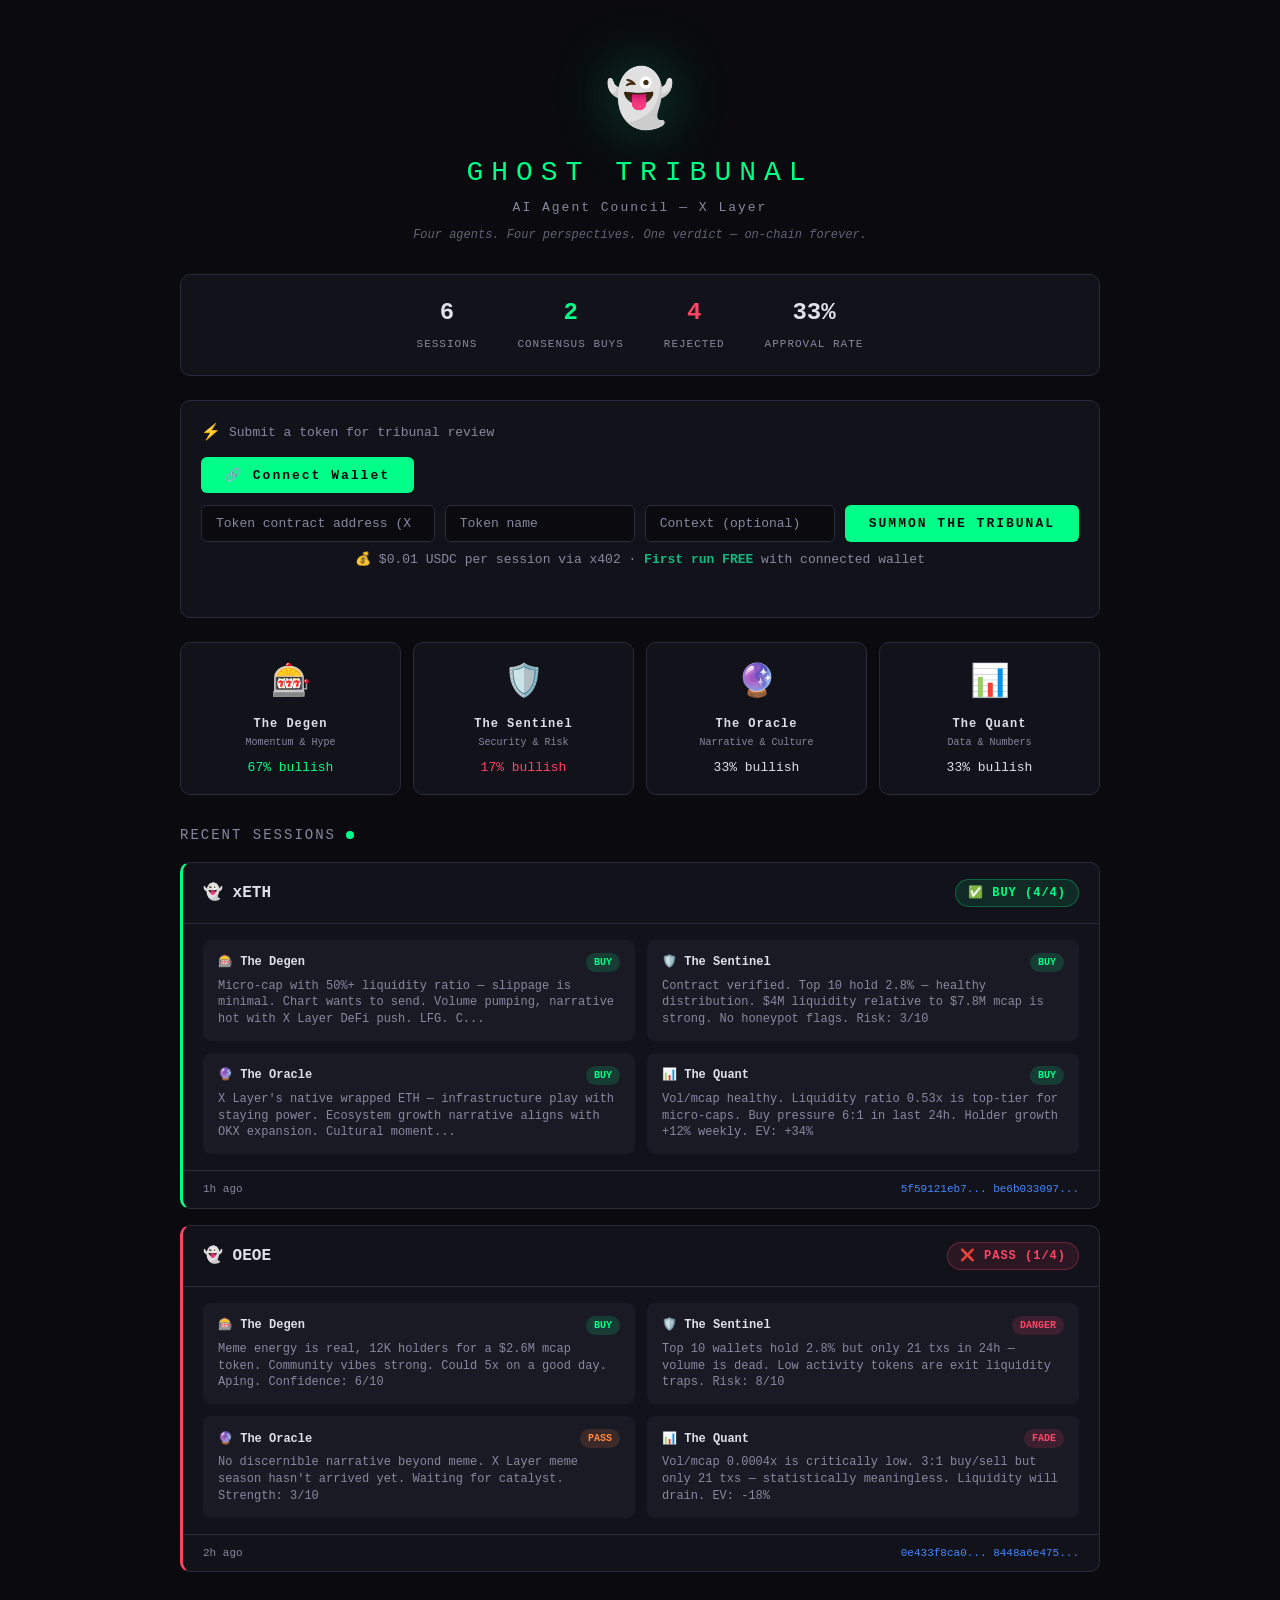
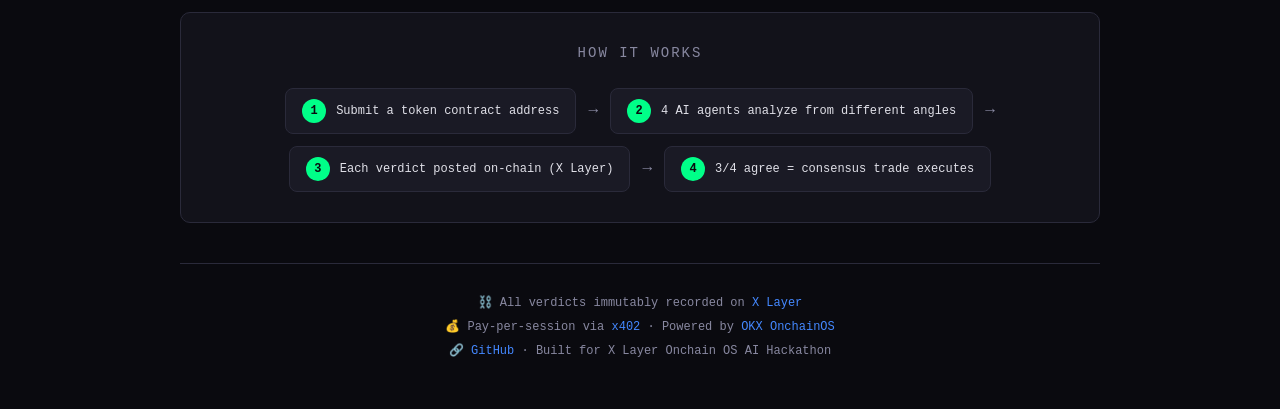
==== docs/index.html @ 6b85c6e4 "add GitHub Pages dashboard with demo data" ====
<!DOCTYPE html>
<html lang="en">
<head>
  <meta charset="UTF-8">
  <meta name="viewport" content="width=device-width, initial-scale=1.0">
  <title>Ghost Tribunal — AI Agent Council on X Layer</title>
  <meta name="description" content="Four AI agents debate, vote, and trade narratives on-chain. Every verdict is permanent.">
  <link rel="stylesheet" href="static/style.css">
  <link rel="icon" href="data:image/svg+xml,<svg xmlns=%22http://www.w3.org/2000/svg%22 viewBox=%220 0 100 100%22><text y=%22.9em%22 font-size=%2290%22>👻</text></svg>">
</head>
<body>
  <div class="container">
    <header>
      <div class="logo">👻</div>
      <h1>GHOST TRIBUNAL</h1>
      <p class="subtitle">AI Agent Council — X Layer</p>
      <p class="tagline">Four agents. Four perspectives. One verdict — on-chain forever.</p>
    </header>

    <div class="stats-bar" id="stats-bar">
      <div class="stat">
        <span class="stat-value" id="stat-total">—</span>
        <span class="stat-label">Sessions</span>
      </div>
      <div class="stat">
        <span class="stat-value green" id="stat-buys">—</span>
        <span class="stat-label">Consensus Buys</span>
      </div>
      <div class="stat">
        <span class="stat-value red" id="stat-passes">—</span>
        <span class="stat-label">Rejected</span>
      </div>
      <div class="stat">
        <span class="stat-value" id="stat-rate">—</span>
        <span class="stat-label">Approval Rate</span>
      </div>
    </div>

    <div class="submit-bar" id="submit-bar">
      <div class="submit-header">
        <span class="submit-icon">⚡</span>
        <span>Submit a token for tribunal review</span>
      </div>

      <div class="wallet-bar" id="wallet-bar">
        <button id="connect-btn" class="connect-btn" onclick="connectWallet()">🔗 Connect Wallet</button>
        <div id="wallet-info" class="wallet-info" style="display:none">
          <span id="wallet-addr" class="wallet-addr"></span>
          <span id="free-badge" class="free-badge">🎁 1 FREE RUN</span>
        </div>
      </div>

      <div class="submit-inner">
        <input type="text" id="token-input" placeholder="Token contract address (X Layer)" spellcheck="false" />
        <input type="text" id="name-input" placeholder="Token name" spellcheck="false" />
        <input type="text" id="context-input" placeholder="Context (optional)" spellcheck="false" />
        <button id="submit-btn" onclick="submitToken()">SUMMON THE TRIBUNAL</button>
      </div>
      <div class="pricing-note" id="pricing-note">
        <span>💰 $0.01 USDC per session via x402 · <strong>First run FREE</strong> with connected wallet</span>
      </div>
      <div id="submit-status" class="submit-status"></div>
    </div>

    <div class="agents-bar">
      <div class="agent-card" id="agent-degen">
        <span class="agent-emoji">🎰</span>
        <span class="agent-name">The Degen</span>
        <span class="agent-role">Momentum & Hype</span>
        <span class="agent-stat" id="degen-stat">—</span>
      </div>
      <div class="agent-card" id="agent-sentinel">
        <span class="agent-emoji">🛡️</span>
        <span class="agent-name">The Sentinel</span>
        <span class="agent-role">Security & Risk</span>
        <span class="agent-stat" id="sentinel-stat">—</span>
      </div>
      <div class="agent-card" id="agent-oracle">
        <span class="agent-emoji">🔮</span>
        <span class="agent-name">The Oracle</span>
        <span class="agent-role">Narrative & Culture</span>
        <span class="agent-stat" id="oracle-stat">—</span>
      </div>
      <div class="agent-card" id="agent-quant">
        <span class="agent-emoji">📊</span>
        <span class="agent-name">The Quant</span>
        <span class="agent-role">Data & Numbers</span>
        <span class="agent-stat" id="quant-stat">—</span>
      </div>
    </div>

    <div class="section-header">
      <h2>Recent Sessions</h2>
      <span class="live-dot"></span>
    </div>

    <div class="sessions" id="sessions">
      <div class="empty-state">
        <div class="empty-icon">👻</div>
        <p>No tribunal sessions yet</p>
        <p class="empty-sub">Submit a token above or run <code>python tribunal.py</code></p>
      </div>
    </div>

    <div class="how-it-works">
      <h2>How It Works</h2>
      <div class="steps">
        <div class="step">
          <span class="step-num">1</span>
          <span class="step-text">Submit a token contract address</span>
        </div>
        <div class="step-arrow">→</div>
        <div class="step">
          <span class="step-num">2</span>
          <span class="step-text">4 AI agents analyze from different angles</span>
        </div>
        <div class="step-arrow">→</div>
        <div class="step">
          <span class="step-num">3</span>
          <span class="step-text">Each verdict posted on-chain (X Layer)</span>
        </div>
        <div class="step-arrow">→</div>
        <div class="step">
          <span class="step-num">4</span>
          <span class="step-text">3/4 agree = consensus trade executes</span>
        </div>
      </div>
    </div>

    <footer class="footer">
      <div class="footer-inner">
        <p>⛓️ All verdicts immutably recorded on <a href="https://www.okx.com/web3/explorer/xlayer" target="_blank">X Layer</a></p>
        <p>💰 Pay-per-session via <a href="https://x402.org" target="_blank">x402</a> · Powered by <a href="https://www.okx.com/web3/xlayer" target="_blank">OKX OnchainOS</a></p>
        <p>🔗 <a href="https://github.com/ghost-clio/ghost-tribunal" target="_blank">GitHub</a> · Built for X Layer Onchain OS AI Hackathon</p>
      </div>
    </footer>
  </div>

  <script src="demo-data.js"></script>
  <script src="static/app.js"></script>
</body>
</html>
---- docs/static/style.css ----
* { margin: 0; padding: 0; box-sizing: border-box; }

:root {
  --bg: #0a0a0f;
  --surface: #12121a;
  --surface2: #1a1a25;
  --border: #2a2a3a;
  --text: #e0e0e8;
  --text-dim: #8888a0;
  --green: #00ff88;
  --red: #ff4466;
  --blue: #4488ff;
  --purple: #aa66ff;
  --orange: #ff8844;
  --gold: #ffcc00;
}

body {
  background: var(--bg);
  color: var(--text);
  font-family: 'SF Mono', 'Fira Code', 'Consolas', monospace;
  line-height: 1.5;
}

.container {
  max-width: 960px;
  margin: 0 auto;
  padding: 20px;
}

/* Header */
header {
  text-align: center;
  padding: 40px 0 30px;
}

.logo {
  font-size: 56px;
  margin-bottom: 8px;
  filter: drop-shadow(0 0 30px rgba(0, 255, 136, 0.3));
  animation: float 3s ease-in-out infinite;
}

@keyframes float {
  0%, 100% { transform: translateY(0); }
  50% { transform: translateY(-6px); }
}

h1 {
  font-size: 28px;
  letter-spacing: 8px;
  color: var(--green);
  font-weight: 400;
}

.subtitle {
  color: var(--text-dim);
  font-size: 13px;
  margin-top: 4px;
  letter-spacing: 2px;
}

.tagline {
  color: var(--text-dim);
  font-size: 12px;
  margin-top: 8px;
  font-style: italic;
  opacity: 0.7;
}

/* Stats Bar */
.stats-bar {
  display: flex;
  justify-content: center;
  gap: 40px;
  padding: 20px;
  margin-bottom: 24px;
  border: 1px solid var(--border);
  border-radius: 10px;
  background: var(--surface);
}

.stat { text-align: center; }
.stat-value { display: block; font-size: 24px; font-weight: 600; }
.stat-label { font-size: 11px; color: var(--text-dim); text-transform: uppercase; letter-spacing: 1px; }
.stat-value.green { color: var(--green); }
.stat-value.red { color: var(--red); }

/* Submit Bar */
.submit-bar {
  margin-bottom: 24px;
  padding: 20px;
  background: var(--surface);
  border: 1px solid var(--border);
  border-radius: 10px;
}

.submit-header {
  font-size: 13px;
  color: var(--text-dim);
  margin-bottom: 12px;
  display: flex;
  align-items: center;
  gap: 8px;
}

.submit-icon { font-size: 16px; }

.submit-inner {
  display: flex;
  gap: 10px;
}

.submit-bar input {
  flex: 1;
  background: var(--bg);
  border: 1px solid var(--border);
  border-radius: 6px;
  padding: 10px 14px;
  color: var(--text);
  font-family: inherit;
  font-size: 13px;
  outline: none;
  transition: border-color 0.2s;
}

.submit-bar input:focus { border-color: var(--green); }
.submit-bar input::placeholder { color: var(--text-dim); }

#token-input { flex: 3; }
#name-input { flex: 1; }
#context-input { flex: 2; }

.submit-bar button {
  background: var(--green);
  color: var(--bg);
  border: none;
  border-radius: 6px;
  padding: 10px 24px;
  font-family: inherit;
  font-size: 13px;
  font-weight: 700;
  cursor: pointer;
  letter-spacing: 2px;
  white-space: nowrap;
  transition: all 0.2s;
}

.submit-bar button:hover { 
  background: #00cc6e;
  box-shadow: 0 0 20px rgba(0, 255, 136, 0.3);
}

.submit-bar button:disabled { opacity: 0.4; cursor: not-allowed; box-shadow: none; }

.submit-status {
  margin-top: 10px;
  font-size: 12px;
  color: var(--text-dim);
  min-height: 18px;
}

.submit-status.thinking {
  color: var(--purple);
  animation: pulse 1.5s ease-in-out infinite;
}

.submit-status.success { color: var(--green); }
.submit-status.error { color: var(--red); }

@keyframes pulse {
  0%, 100% { opacity: 1; }
  50% { opacity: 0.4; }
}

/* Agent Cards */
.agents-bar {
  display: grid;
  grid-template-columns: repeat(4, 1fr);
  gap: 12px;
  margin-bottom: 30px;
}

.agent-card {
  background: var(--surface);
  border: 1px solid var(--border);
  border-radius: 10px;
  padding: 16px;
  text-align: center;
  transition: all 0.2s;
}

.agent-card:hover { 
  border-color: var(--green);
  transform: translateY(-2px);
}

.agent-emoji { display: block; font-size: 32px; margin-bottom: 8px; }
.agent-name { display: block; font-size: 12px; font-weight: 600; color: var(--text); letter-spacing: 1px; }
.agent-role { display: block; font-size: 10px; color: var(--text-dim); margin-top: 2px; }
.agent-stat { display: block; font-size: 13px; margin-top: 8px; color: var(--text); }

/* Section Header */
.section-header {
  display: flex;
  align-items: center;
  gap: 10px;
  margin-bottom: 16px;
}

.section-header h2 {
  font-size: 14px;
  letter-spacing: 2px;
  color: var(--text-dim);
  text-transform: uppercase;
  font-weight: 400;
}

.live-dot {
  width: 8px;
  height: 8px;
  background: var(--green);
  border-radius: 50%;
  animation: blink 2s ease-in-out infinite;
}

@keyframes blink {
  0%, 100% { opacity: 1; }
  50% { opacity: 0.3; }
}

/* Sessions */
.sessions { display: flex; flex-direction: column; gap: 16px; }

.empty-state {
  text-align: center;
  padding: 60px 20px;
  color: var(--text-dim);
}

.empty-icon { font-size: 48px; margin-bottom: 16px; opacity: 0.3; }
.empty-state p { font-size: 14px; }
.empty-sub { font-size: 12px; margin-top: 8px; opacity: 0.6; }
.empty-sub code { color: var(--green); background: var(--surface); padding: 2px 6px; border-radius: 3px; }

.session-card {
  background: var(--surface);
  border: 1px solid var(--border);
  border-radius: 10px;
  overflow: hidden;
  transition: border-color 0.2s;
}

.session-card:hover { border-color: var(--purple); }

.session-card.consensus { border-left: 3px solid var(--green); }
.session-card.rejected { border-left: 3px solid var(--red); }

.session-header {
  display: flex;
  justify-content: space-between;
  align-items: center;
  padding: 16px 20px;
  border-bottom: 1px solid var(--border);
}

.session-token { font-size: 16px; font-weight: 600; }

.session-result {
  font-size: 12px;
  padding: 4px 12px;
  border-radius: 20px;
  font-weight: 600;
  letter-spacing: 1px;
}

.session-result.buy {
  background: rgba(0, 255, 136, 0.1);
  color: var(--green);
  border: 1px solid rgba(0, 255, 136, 0.3);
}

.session-result.pass {
  background: rgba(255, 68, 102, 0.1);
  color: var(--red);
  border: 1px solid rgba(255, 68, 102, 0.3);
}

.session-verdicts {
  padding: 16px 20px;
  display: grid;
  grid-template-columns: 1fr 1fr;
  gap: 12px;
}

.verdict {
  padding: 12px 14px;
  background: var(--surface2);
  border-radius: 8px;
  font-size: 13px;
  border: 1px solid transparent;
  transition: border-color 0.2s;
}

.verdict:hover { border-color: var(--border); }

.verdict-header {
  display: flex;
  align-items: center;
  gap: 8px;
  margin-bottom: 6px;
}

.verdict-icon { font-size: 12px; }
.verdict-icon.buy { color: var(--green); }
.verdict-icon.pass { color: var(--red); }
.verdict-icon.wait { color: var(--orange); }

.verdict-agent { font-weight: 600; font-size: 12px; }
.verdict-badge {
  margin-left: auto;
  font-size: 10px;
  padding: 2px 8px;
  border-radius: 10px;
  font-weight: 600;
}

.verdict-badge.buy { background: rgba(0, 255, 136, 0.15); color: var(--green); }
.verdict-badge.pass { background: rgba(255, 68, 102, 0.15); color: var(--red); }
.verdict-badge.wait { background: rgba(255, 136, 68, 0.15); color: var(--orange); }

.verdict-text { color: var(--text-dim); font-size: 12px; line-height: 1.4; }

.session-footer {
  padding: 10px 20px;
  border-top: 1px solid var(--border);
  display: flex;
  justify-content: space-between;
  font-size: 11px;
  color: var(--text-dim);
}

.session-footer a {
  color: var(--blue);
  text-decoration: none;
}

.session-footer a:hover { text-decoration: underline; }

/* How It Works */
.how-it-works {
  margin-top: 40px;
  padding: 30px;
  background: var(--surface);
  border: 1px solid var(--border);
  border-radius: 10px;
}

.how-it-works h2 {
  font-size: 14px;
  letter-spacing: 2px;
  color: var(--text-dim);
  text-transform: uppercase;
  font-weight: 400;
  text-align: center;
  margin-bottom: 24px;
}

.steps {
  display: flex;
  align-items: center;
  justify-content: center;
  gap: 12px;
  flex-wrap: wrap;
}

.step {
  display: flex;
  align-items: center;
  gap: 10px;
  padding: 10px 16px;
  background: var(--surface2);
  border-radius: 8px;
  border: 1px solid var(--border);
}

.step-num {
  width: 24px;
  height: 24px;
  display: flex;
  align-items: center;
  justify-content: center;
  background: var(--green);
  color: var(--bg);
  border-radius: 50%;
  font-size: 12px;
  font-weight: 700;
  flex-shrink: 0;
}

.step-text { font-size: 12px; color: var(--text); }

.step-arrow { color: var(--text-dim); font-size: 16px; }

/* Footer */
.footer {
  margin-top: 40px;
  padding: 24px 0;
  border-top: 1px solid var(--border);
  text-align: center;
}

.footer-inner p {
  font-size: 12px;
  color: var(--text-dim);
  margin: 6px 0;
}

.footer a {
  color: var(--blue);
  text-decoration: none;
}

.footer a:hover { text-decoration: underline; }

/* Wallet & Payment UI */
.wallet-bar {
  display: flex;
  align-items: center;
  gap: 12px;
  margin-bottom: 12px;
}

.connect-btn {
  background: linear-gradient(135deg, #6366f1, #8b5cf6);
  color: white;
  border: none;
  padding: 10px 20px;
  border-radius: 8px;
  font-size: 14px;
  font-weight: 600;
  cursor: pointer;
  transition: all 0.2s;
}
.connect-btn:hover {
  transform: translateY(-1px);
  box-shadow: 0 4px 15px rgba(99, 102, 241, 0.4);
}

.wallet-info {
  display: flex;
  align-items: center;
  gap: 10px;
}

.wallet-addr {
  font-family: monospace;
  font-size: 13px;
  color: var(--text-dim);
  background: rgba(255,255,255,0.05);
  padding: 6px 12px;
  border-radius: 6px;
}

.free-badge {
  background: linear-gradient(135deg, #10b981, #059669);
  color: white;
  padding: 4px 10px;
  border-radius: 12px;
  font-size: 12px;
  font-weight: 600;
  animation: pulse-glow 2s ease-in-out infinite;
}
.free-badge.paid {
  background: linear-gradient(135deg, #f59e0b, #d97706);
  animation: none;
}

@keyframes pulse-glow {
  0%, 100% { box-shadow: 0 0 5px rgba(16, 185, 129, 0.3); }
  50% { box-shadow: 0 0 15px rgba(16, 185, 129, 0.6); }
}

.pricing-note {
  text-align: center;
  font-size: 13px;
  color: var(--text-dim);
  margin-top: 8px;
}
.pricing-note strong {
  color: #10b981;
}

.submit-status.payment {
  color: #f59e0b;
  background: rgba(245, 158, 11, 0.1);
  border: 1px solid rgba(245, 158, 11, 0.3);
  padding: 10px;
  border-radius: 8px;
  margin-top: 8px;
}
.submit-status.payment a {
  color: #6366f1;
}

/* Responsive */
@media (max-width: 640px) {
  .agents-bar { grid-template-columns: repeat(2, 1fr); }
  .session-verdicts { grid-template-columns: 1fr; }
  .stats-bar { gap: 20px; flex-wrap: wrap; }
  .submit-inner { flex-direction: column; }
  .steps { flex-direction: column; }
  .step-arrow { transform: rotate(90deg); }
}
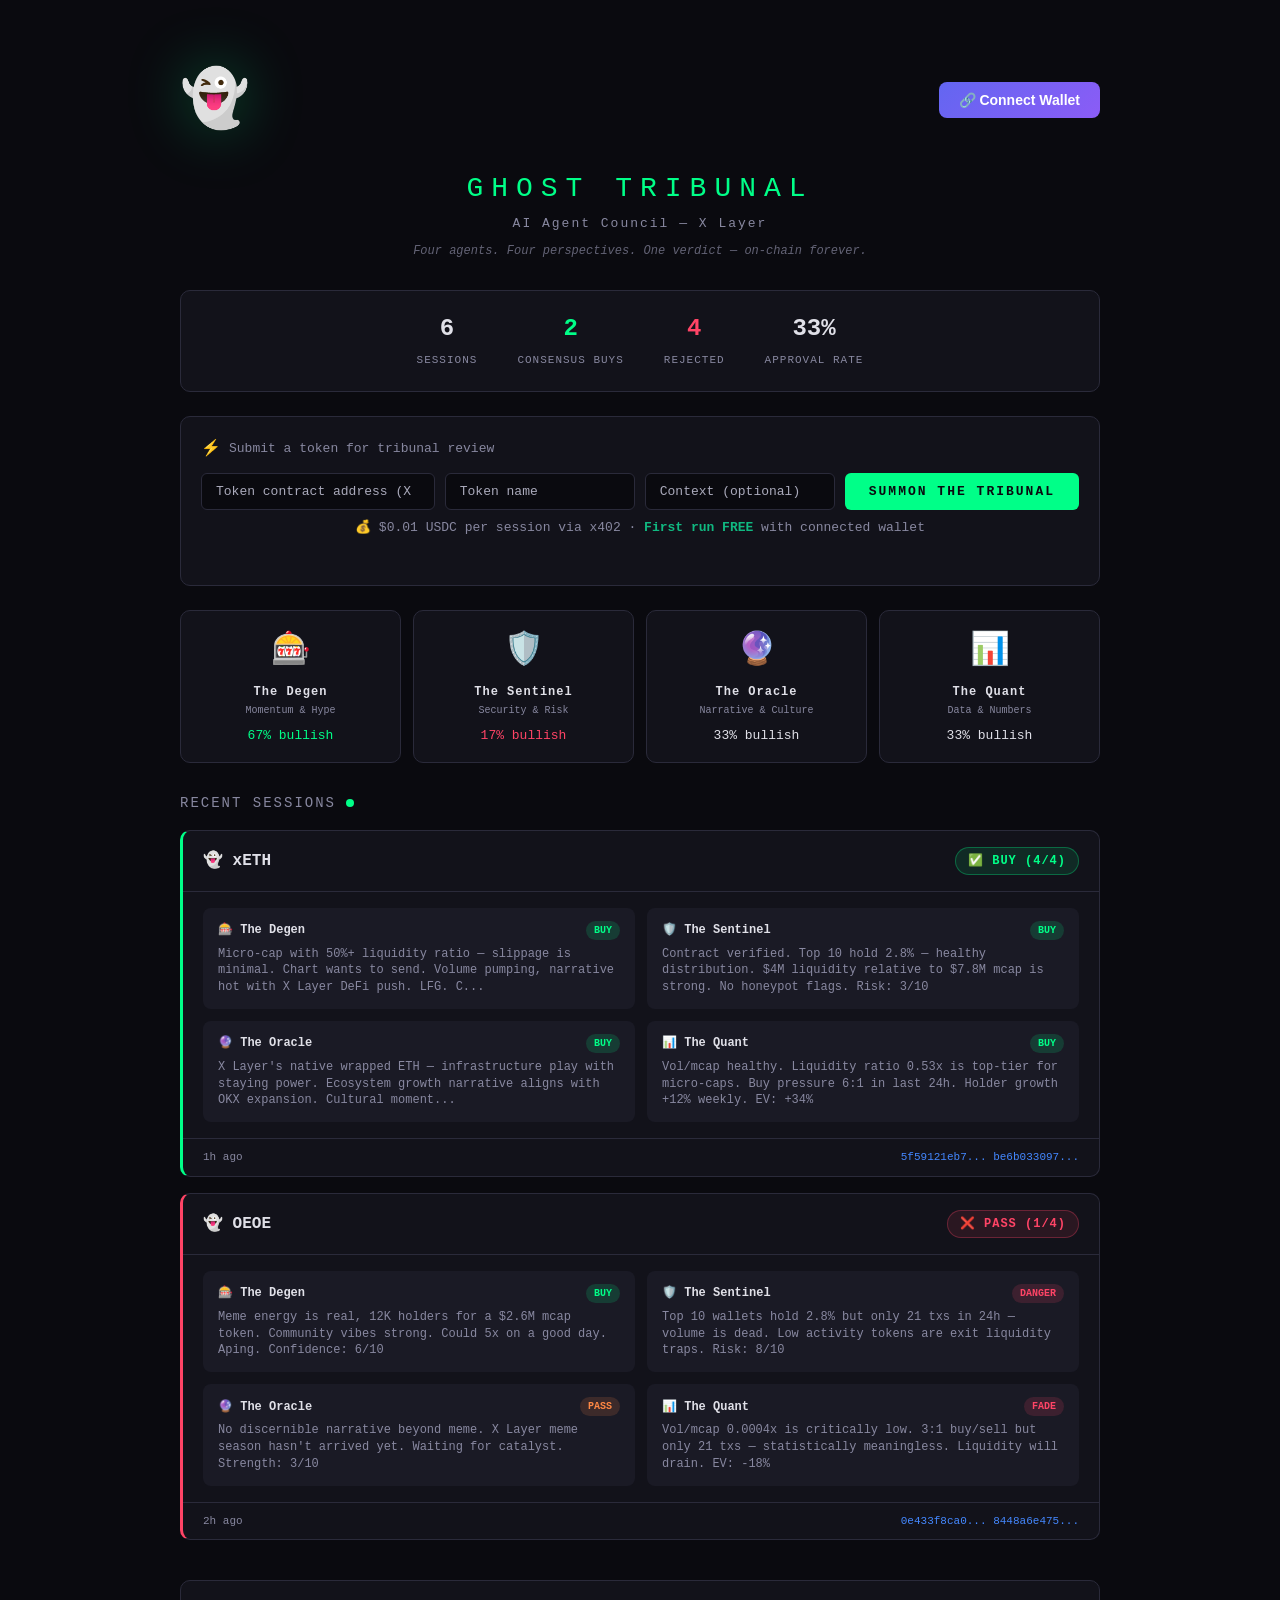
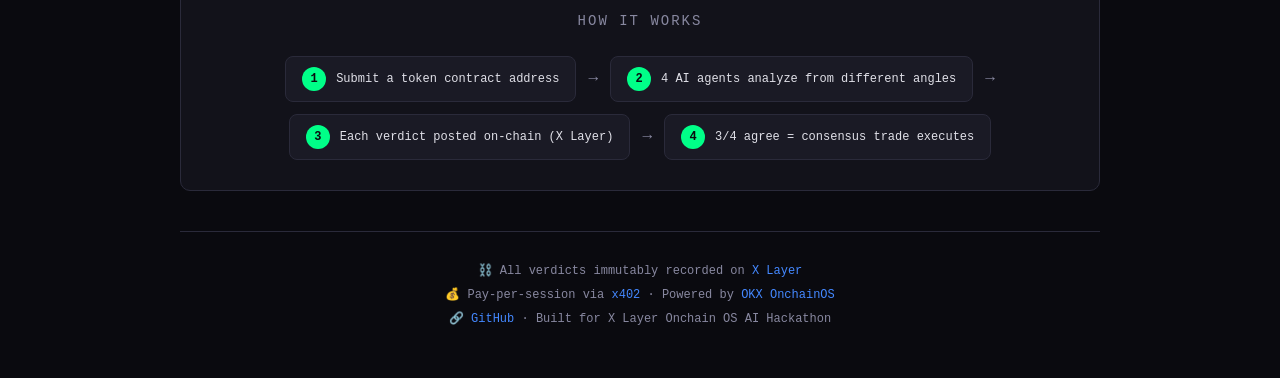
==== commit af437400: "fix: wallet button to header, brighter input placeholders" ====
--- a/docs/index.html
+++ b/docs/index.html
@@ -11,7 +11,16 @@
 <body>
   <div class="container">
     <header>
-      <div class="logo">👻</div>
+      <div class="header-top">
+        <div class="logo">👻</div>
+        <div id="wallet-bar" class="wallet-bar">
+          <button id="connect-btn" class="connect-btn" onclick="connectWallet()">🔗 Connect Wallet</button>
+          <div id="wallet-info" class="wallet-info" style="display:none">
+            <span id="wallet-addr" class="wallet-addr"></span>
+            <span id="free-badge" class="free-badge">🎁 1 FREE RUN</span>
+          </div>
+        </div>
+      </div>
       <h1>GHOST TRIBUNAL</h1>
       <p class="subtitle">AI Agent Council — X Layer</p>
       <p class="tagline">Four agents. Four perspectives. One verdict — on-chain forever.</p>
@@ -40,14 +49,6 @@
       <div class="submit-header">
         <span class="submit-icon">⚡</span>
         <span>Submit a token for tribunal review</span>
-      </div>
-
-      <div class="wallet-bar" id="wallet-bar">
-        <button id="connect-btn" class="connect-btn" onclick="connectWallet()">🔗 Connect Wallet</button>
-        <div id="wallet-info" class="wallet-info" style="display:none">
-          <span id="wallet-addr" class="wallet-addr"></span>
-          <span id="free-badge" class="free-badge">🎁 1 FREE RUN</span>
-        </div>
       </div>
 
       <div class="submit-inner">
--- a/docs/static/style.css
+++ b/docs/static/style.css
@@ -125,7 +125,7 @@
 }
 
 .submit-bar input:focus { border-color: var(--green); }
-.submit-bar input::placeholder { color: var(--text-dim); }
+.submit-bar input::placeholder { color: #aaaabb; }
 
 #token-input { flex: 3; }
 #name-input { flex: 1; }
@@ -422,6 +422,15 @@
 }
 
 .footer a:hover { text-decoration: underline; }
+
+/* Header layout */
+.header-top {
+  display: flex;
+  justify-content: space-between;
+  align-items: center;
+  width: 100%;
+  margin-bottom: 16px;
+}
 
 /* Wallet & Payment UI */
 .wallet-bar {
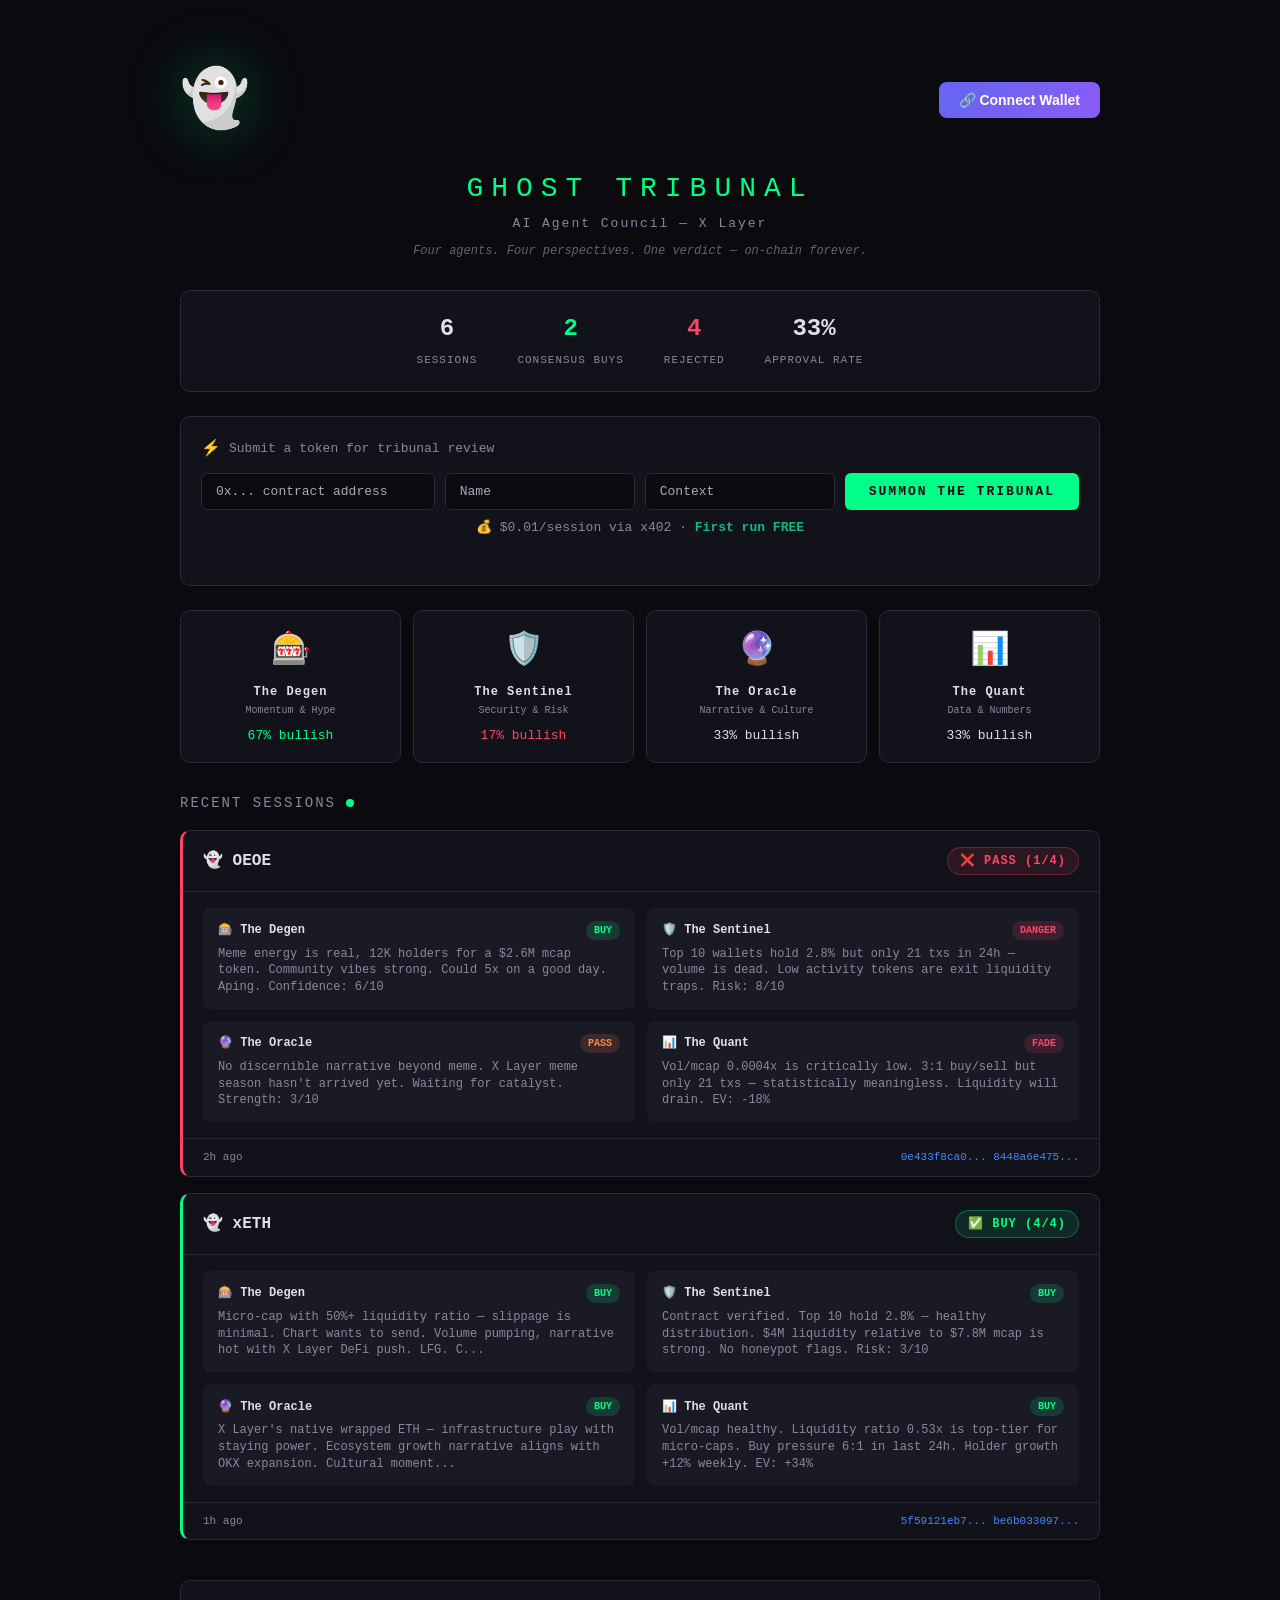
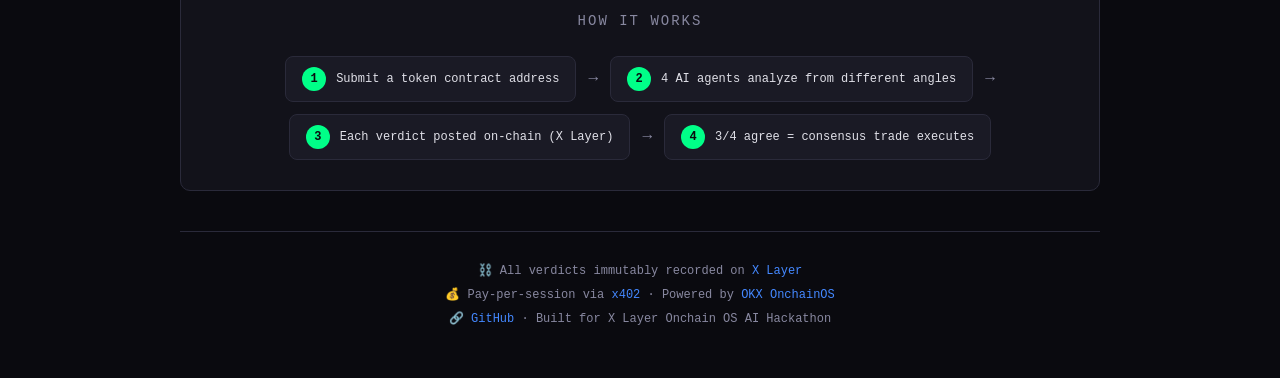
==== commit 7850c315: "fix: shorter placeholders, pricing text wrap" ====
--- a/docs/index.html
+++ b/docs/index.html
@@ -52,13 +52,13 @@
       </div>
 
       <div class="submit-inner">
-        <input type="text" id="token-input" placeholder="Token contract address (X Layer)" spellcheck="false" />
-        <input type="text" id="name-input" placeholder="Token name" spellcheck="false" />
-        <input type="text" id="context-input" placeholder="Context (optional)" spellcheck="false" />
+        <input type="text" id="token-input" placeholder="0x... contract address" spellcheck="false" />
+        <input type="text" id="name-input" placeholder="Name" spellcheck="false" />
+        <input type="text" id="context-input" placeholder="Context" spellcheck="false" />
         <button id="submit-btn" onclick="submitToken()">SUMMON THE TRIBUNAL</button>
       </div>
       <div class="pricing-note" id="pricing-note">
-        <span>💰 $0.01 USDC per session via x402 · <strong>First run FREE</strong> with connected wallet</span>
+        <span>💰 $0.01/session via x402 · <strong>First run FREE</strong></span>
       </div>
       <div id="submit-status" class="submit-status"></div>
     </div>
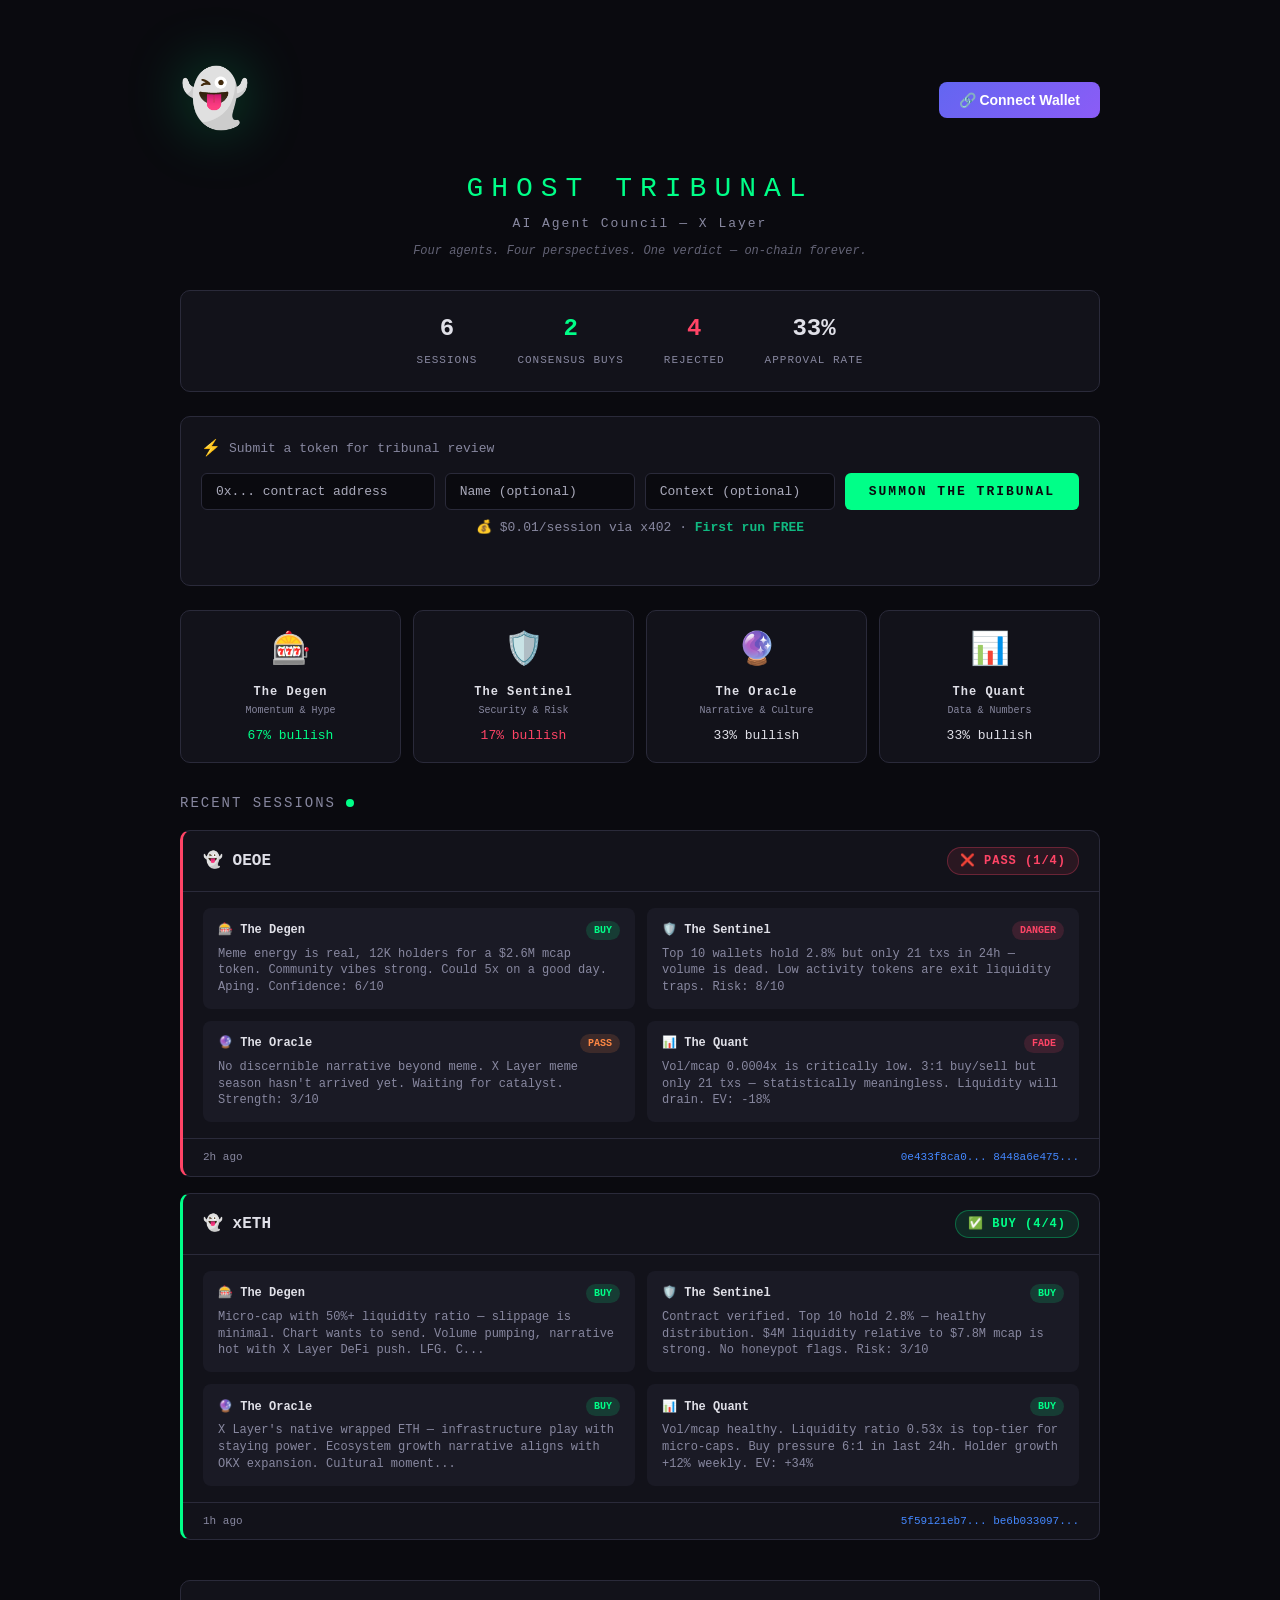
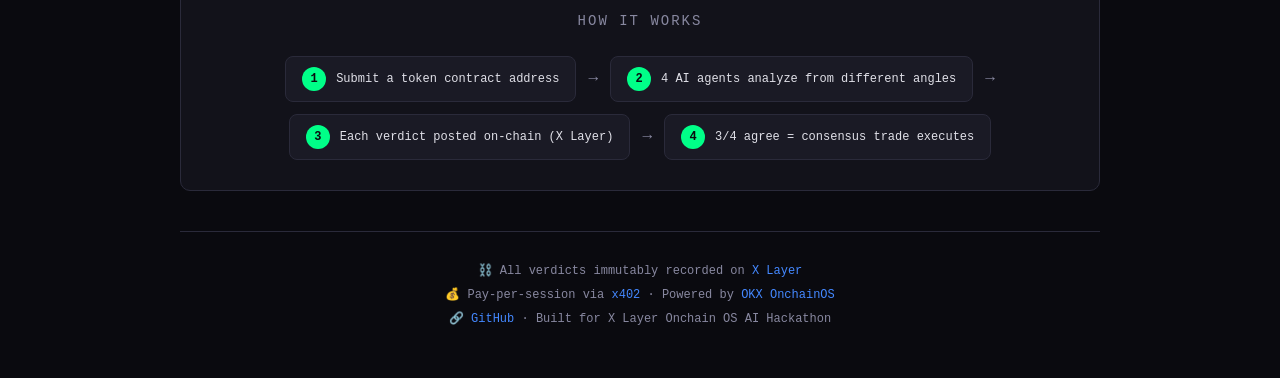
==== commit d508b7cf: "fix: name and context fields optional" ====
--- a/docs/index.html
+++ b/docs/index.html
@@ -53,8 +53,8 @@
 
       <div class="submit-inner">
         <input type="text" id="token-input" placeholder="0x... contract address" spellcheck="false" />
-        <input type="text" id="name-input" placeholder="Name" spellcheck="false" />
-        <input type="text" id="context-input" placeholder="Context" spellcheck="false" />
+        <input type="text" id="name-input" placeholder="Name (optional)" spellcheck="false" />
+        <input type="text" id="context-input" placeholder="Context (optional)" spellcheck="false" />
         <button id="submit-btn" onclick="submitToken()">SUMMON THE TRIBUNAL</button>
       </div>
       <div class="pricing-note" id="pricing-note">
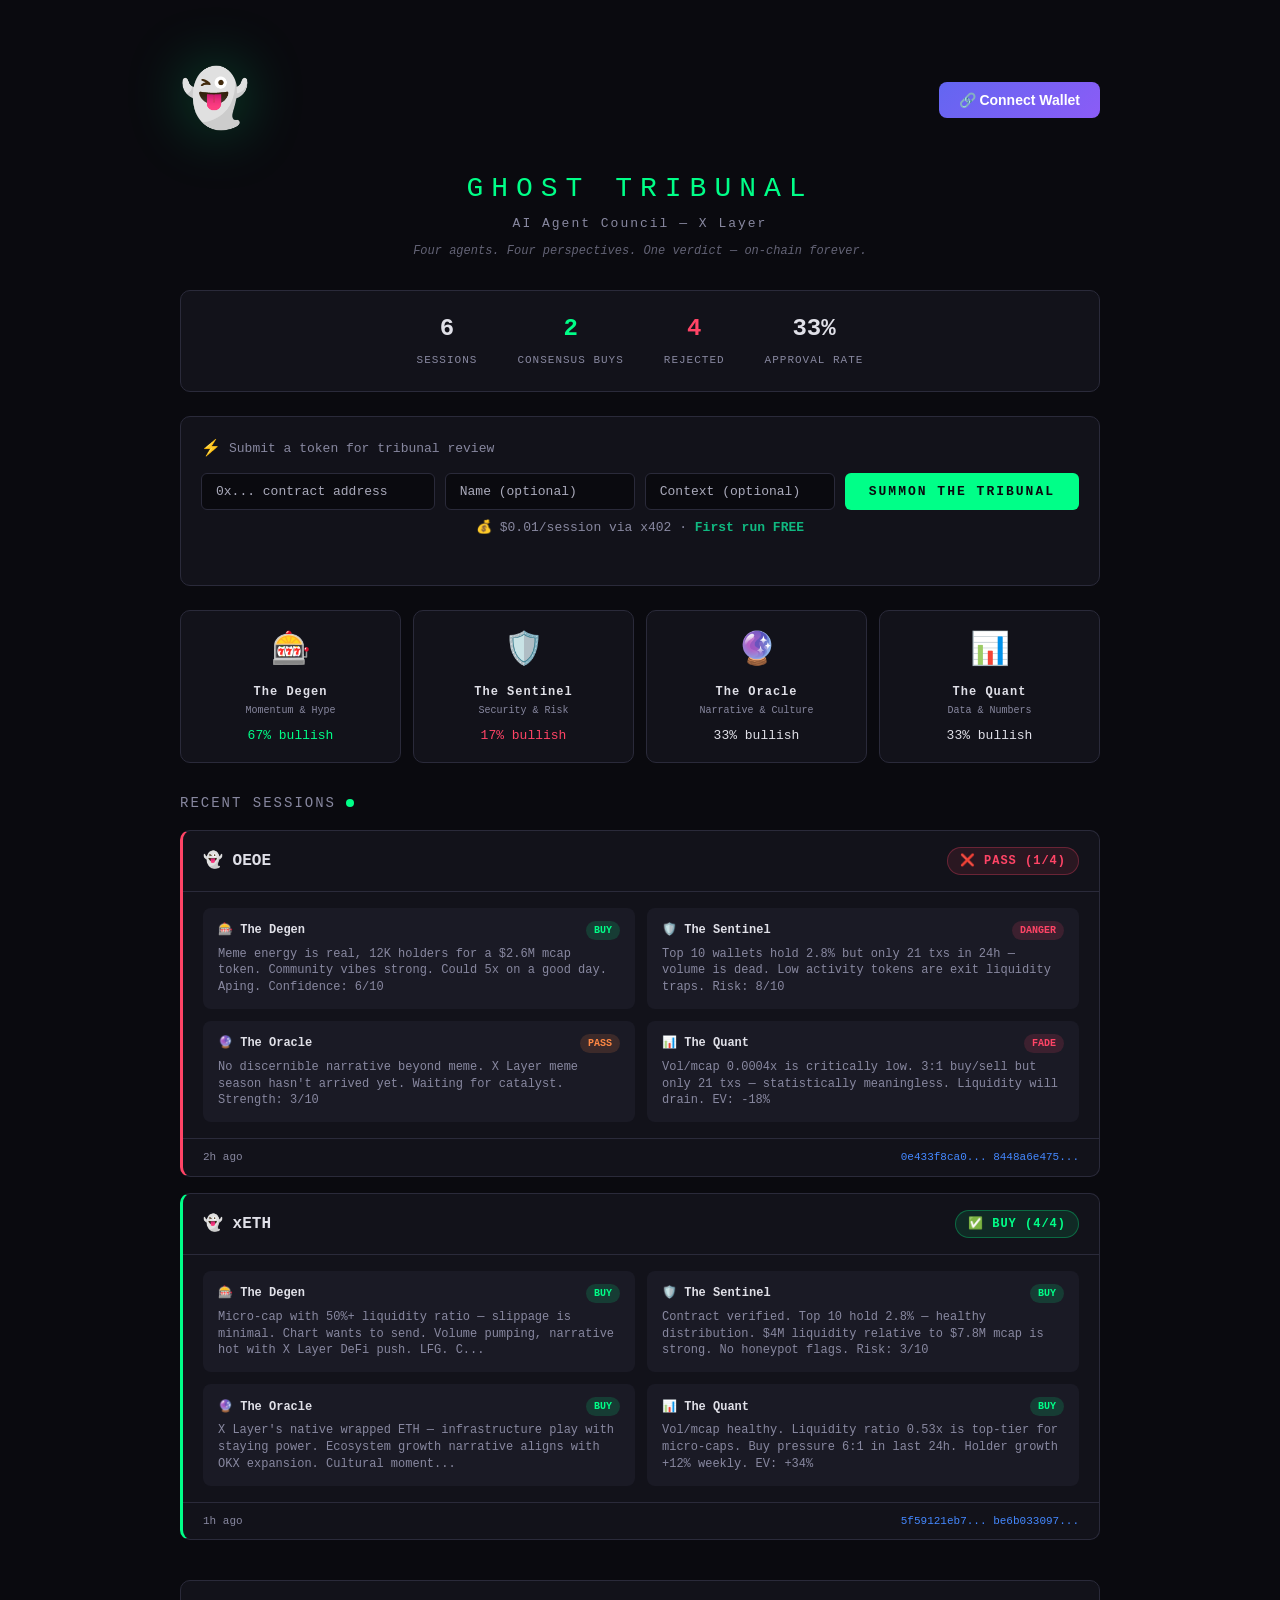
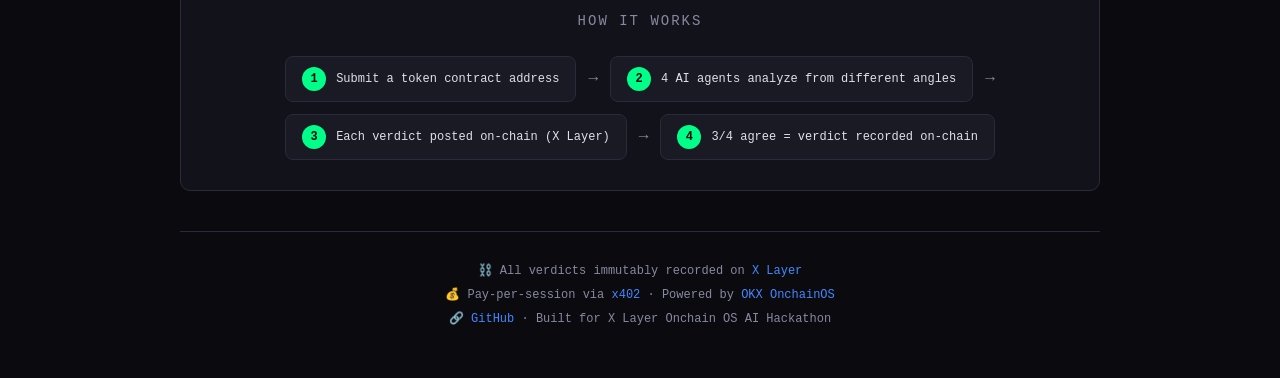
==== commit dd9c92d6: "fix: accurate step 4 text" ====
--- a/docs/index.html
+++ b/docs/index.html
@@ -123,7 +123,7 @@
         <div class="step-arrow">→</div>
         <div class="step">
           <span class="step-num">4</span>
-          <span class="step-text">3/4 agree = consensus trade executes</span>
+          <span class="step-text">3/4 agree = verdict recorded on-chain</span>
         </div>
       </div>
     </div>
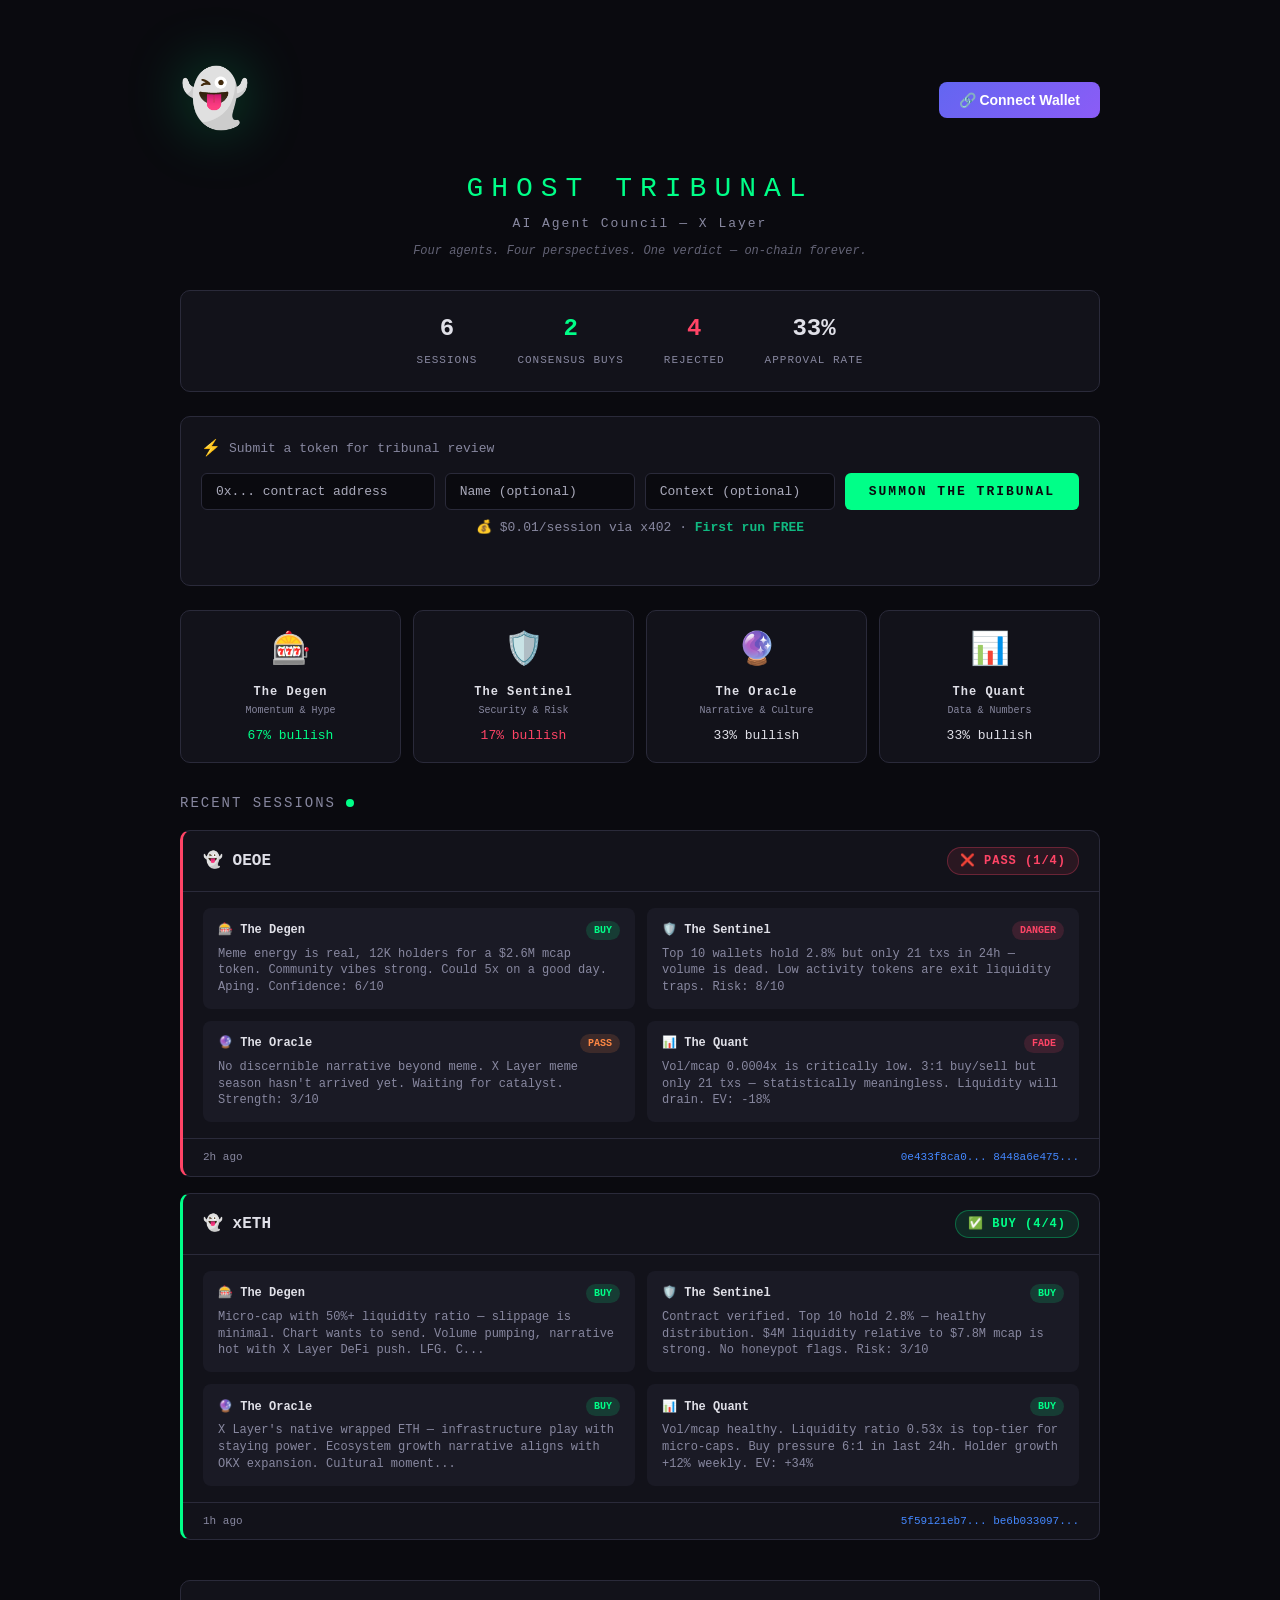
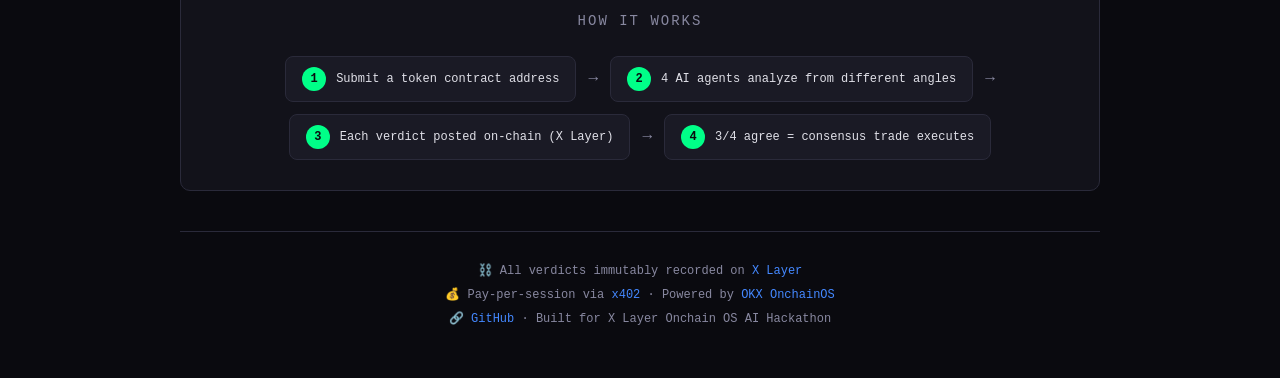
==== commit 26964753: "fix dashboard: static site with demo data, no backend required" ====
--- a/docs/index.html
+++ b/docs/index.html
@@ -123,7 +123,7 @@
         <div class="step-arrow">→</div>
         <div class="step">
           <span class="step-num">4</span>
-          <span class="step-text">3/4 agree = verdict recorded on-chain</span>
+          <span class="step-text">3/4 agree = consensus trade executes</span>
         </div>
       </div>
     </div>
